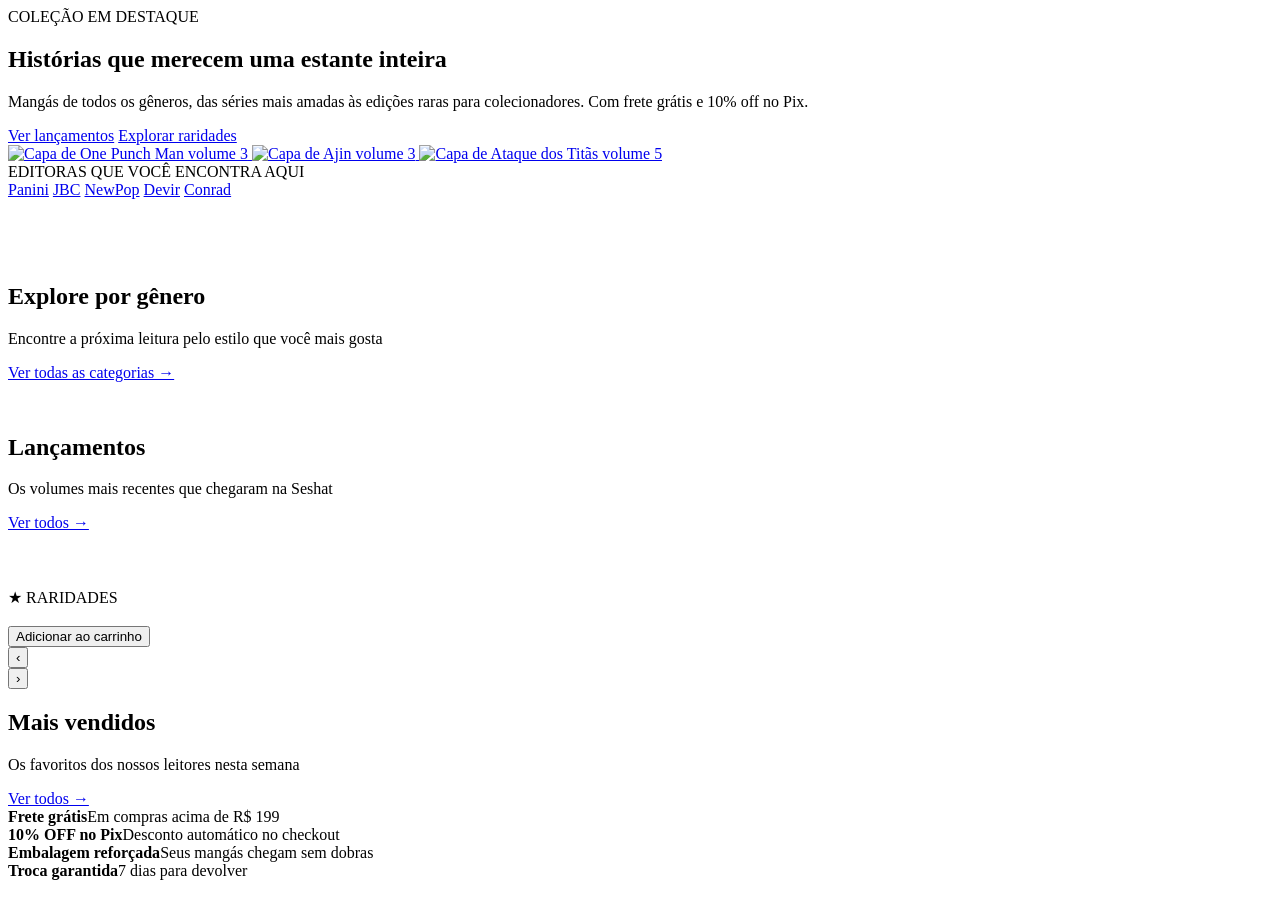
==== index.html @ b102409a "Cria página inicial com destaques, gêneros e vitrines Co-Authored-By: Claude Opus 5.5 <noreply@anthr" ====
<!doctype html>
<html lang="pt-BR">
<head>
  <meta charset="utf-8">
  <meta name="viewport" content="width=device-width, initial-scale=1">
  <title>Seshat — Mangás e Raridades</title>
  <link rel="icon" href="img/simbolo.svg">
  <link rel="preconnect" href="https://fonts.googleapis.com">
  <link rel="preconnect" href="https://fonts.gstatic.com" crossorigin>
  <link href="https://fonts.googleapis.com/css2?family=Inter:wght@400;500;600;700;900&family=Playfair+Display:wght@700&display=swap" rel="stylesheet">
  <link rel="stylesheet" href="css/style.css">
  <script>try { document.documentElement.dataset.theme = JSON.parse(localStorage.getItem('seshat-theme')) || 'light'; } catch (e) {}</script>
</head>
<body>
  <div id="header"></div>
  <main id="conteudo">
    <section class="hero">
      <div class="wrap">
        <div class="hero-text">
          <span class="eyebrow">COLEÇÃO EM DESTAQUE</span>
          <h1>Histórias que merecem uma estante inteira</h1>
          <p>Mangás de todos os gêneros, das séries mais amadas às edições raras para colecionadores. Com frete grátis e 10% off no Pix.</p>
          <div class="hero-buttons">
            <a href="categoria.html?g=lancamentos" class="btn btn-gold">Ver lançamentos</a>
            <a href="categoria.html?g=raridades" class="btn btn-ghost">Explorar raridades</a>
          </div>
        </div>
        <a href="categoria.html?g=raridades" class="hero-covers" aria-label="Ver destaques">
          <img src="img/capas/one-punch-man-03.jpg" alt="Capa de One Punch Man volume 3">
          <img src="img/capas/ajin-03.jpg" alt="Capa de Ajin volume 3">
          <img src="img/capas/ataque-dos-titas-05.jpg" alt="Capa de Ataque dos Titãs volume 5">
        </a>
      </div>
    </section>

    <section class="publishers">
      <div class="wrap">
        <span>EDITORAS QUE VOCÊ ENCONTRA AQUI</span>
        <div class="chips">
          <a class="chip" href="busca.html?q=Panini">Panini</a>
          <a class="chip" href="busca.html?q=JBC">JBC</a>
          <a class="chip" href="busca.html?q=NewPop">NewPop</a>
          <a class="chip" href="busca.html?q=Devir">Devir</a>
          <a class="chip" href="busca.html?q=Conrad">Conrad</a>
        </div>
      </div>
    </section>

    <section class="wrap section" style="padding-top:64px;padding-bottom:32px">
      <div class="section-head">
        <div><h2>Explore por gênero</h2><p>Encontre a próxima leitura pelo estilo que você mais gosta</p></div>
        <a href="#" class="link-gold" data-open="generos">Ver todas as categorias →</a>
      </div>
      <div class="genres" id="generos"></div>
    </section>

    <section class="wrap section">
      <div class="section-head">
        <div><h2>Lançamentos</h2><p>Os volumes mais recentes que chegaram na Seshat</p></div>
        <a href="categoria.html?g=lancamentos" class="link-gold">Ver todos →</a>
      </div>
      <div class="grid" id="lancamentos"></div>
    </section>

    <section class="section-alt">
      <div class="wrap section" style="padding-top:56px">
        <div class="rare-band" id="raridades">
          <div class="rare-text">
            <span class="eyebrow">★ RARIDADES</span>
            <h3 data-r="titulo"></h3>
            <p data-r="descricao"></p>
            <span class="price" data-r="preco"></span>
            <button class="btn btn-gold" data-r="add">Adicionar ao carrinho</button>
          </div>
          <div class="rare-covers">
            <button class="arrow prev" aria-label="Raridade anterior">‹</button>
            <div style="display:flex;gap:20px;align-items:flex-start" data-r="capas"></div>
            <button class="arrow next" aria-label="Próxima raridade">›</button>
          </div>
        </div>
      </div>
    </section>

    <section class="wrap section">
      <div class="section-head">
        <div><h2>Mais vendidos</h2><p>Os favoritos dos nossos leitores nesta semana</p></div>
        <a href="busca.html" class="link-gold">Ver todos →</a>
      </div>
      <div class="grid" id="mais-vendidos"></div>
    </section>

    <section class="section-alt">
      <div class="wrap benefits">
        <div class="benefit"><strong>Frete grátis</strong><span>Em compras acima de R$ 199</span></div>
        <div class="benefit"><strong>10% OFF no Pix</strong><span>Desconto automático no checkout</span></div>
        <div class="benefit"><strong>Embalagem reforçada</strong><span>Seus mangás chegam sem dobras</span></div>
        <div class="benefit"><strong>Troca garantida</strong><span>7 dias para devolver</span></div>
      </div>
    </section>
  </main>
  <div id="footer"></div>
  <script src="js/data.js"></script>
  <script src="js/app.js"></script>
  <script>
    mountLayout();
    $('#generos').innerHTML = Object.entries(CATEGORIAS).map(([k, c]) =>
      `<a class="genre-tile" href="categoria.html?g=${k}" style="--c1:${c.cor[0]};--c2:${c.cor[1]}"><img src="img/capas/${c.capa}.jpg" alt=""><strong>${c.nome}</strong><small style="color:${c.destaque}">${c.sub}</small></a>`).join('');
    renderCards($('#lancamentos'), HOME.lancamentos);
    renderCards($('#mais-vendidos'), HOME.maisVendidos);

    // Carrossel de raridades: a capa do meio é a raridade em destaque
    let atual = 0;
    const rar = HOME.raridades.map(produto);
    function showRare() {
      const p = rar[atual];
      $('[data-r="titulo"]').textContent = p.titulo;
      $('[data-r="descricao"]').textContent = p.descricao || `Exemplar de coleção de ${p.autor}, conferido um a um pela equipe da Seshat.`;
      $('[data-r="preco"]').textContent = brl(p.preco);
      $('[data-r="add"]').dataset.add = p.id;
      const ordem = [rar[(atual + rar.length - 1) % rar.length], p, rar[(atual + 1) % rar.length]];
      $('[data-r="capas"]').innerHTML = ordem.map((x, i) => `<img src="${capa(x)}" alt="Capa de ${esc(x.titulo)}" class="${i === 1 ? 'ativo' : ''}" data-go="${i - 1}">`).join('');
    }
    $('.arrow.prev').onclick = () => { atual = (atual + rar.length - 1) % rar.length; showRare(); };
    $('.arrow.next').onclick = () => { atual = (atual + 1) % rar.length; showRare(); };
    $('[data-r="capas"]').onclick = e => {
      const img = e.target.closest('img'); if (!img) return;
      const go = +img.dataset.go;
      if (go === 0) location.href = `produto.html?id=${rar[atual].id}`;
      else { atual = (atual + go + rar.length) % rar.length; showRare(); }
    };
    showRare();
  </script>
</body>
</html>
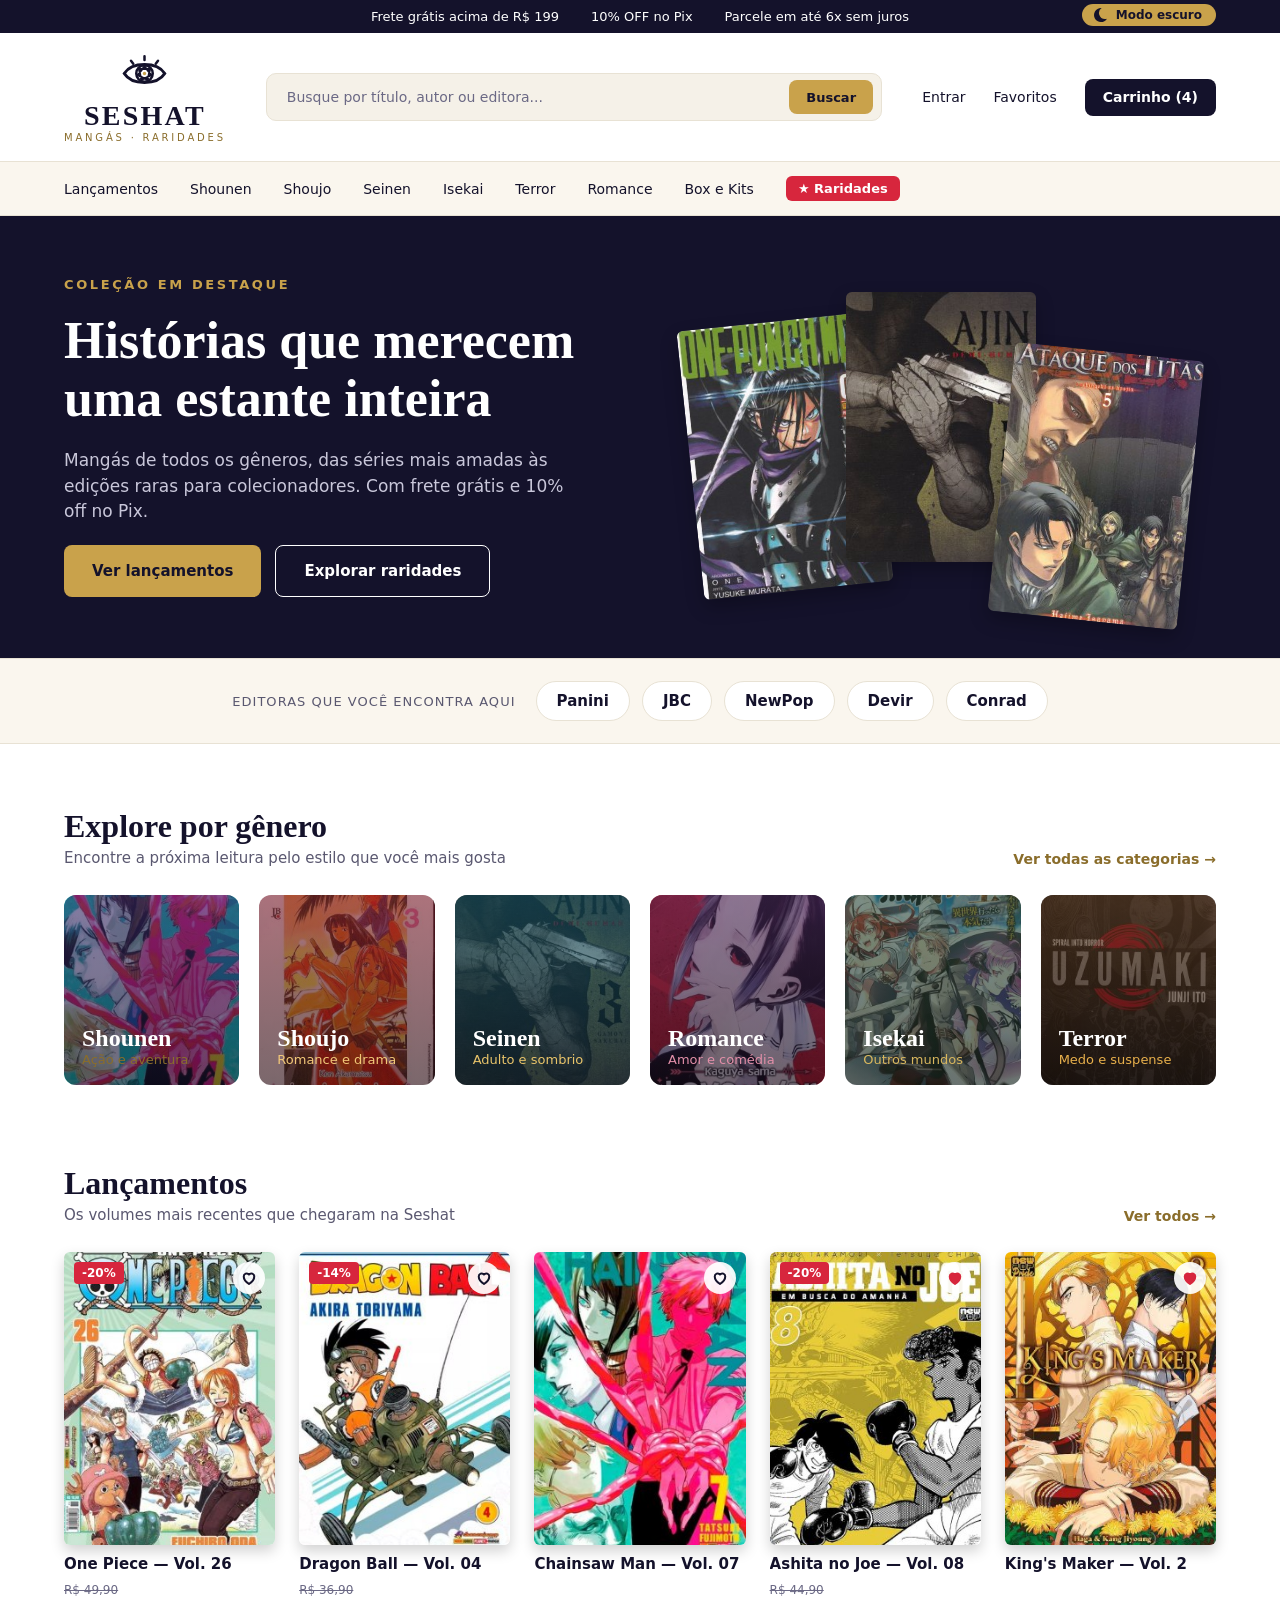
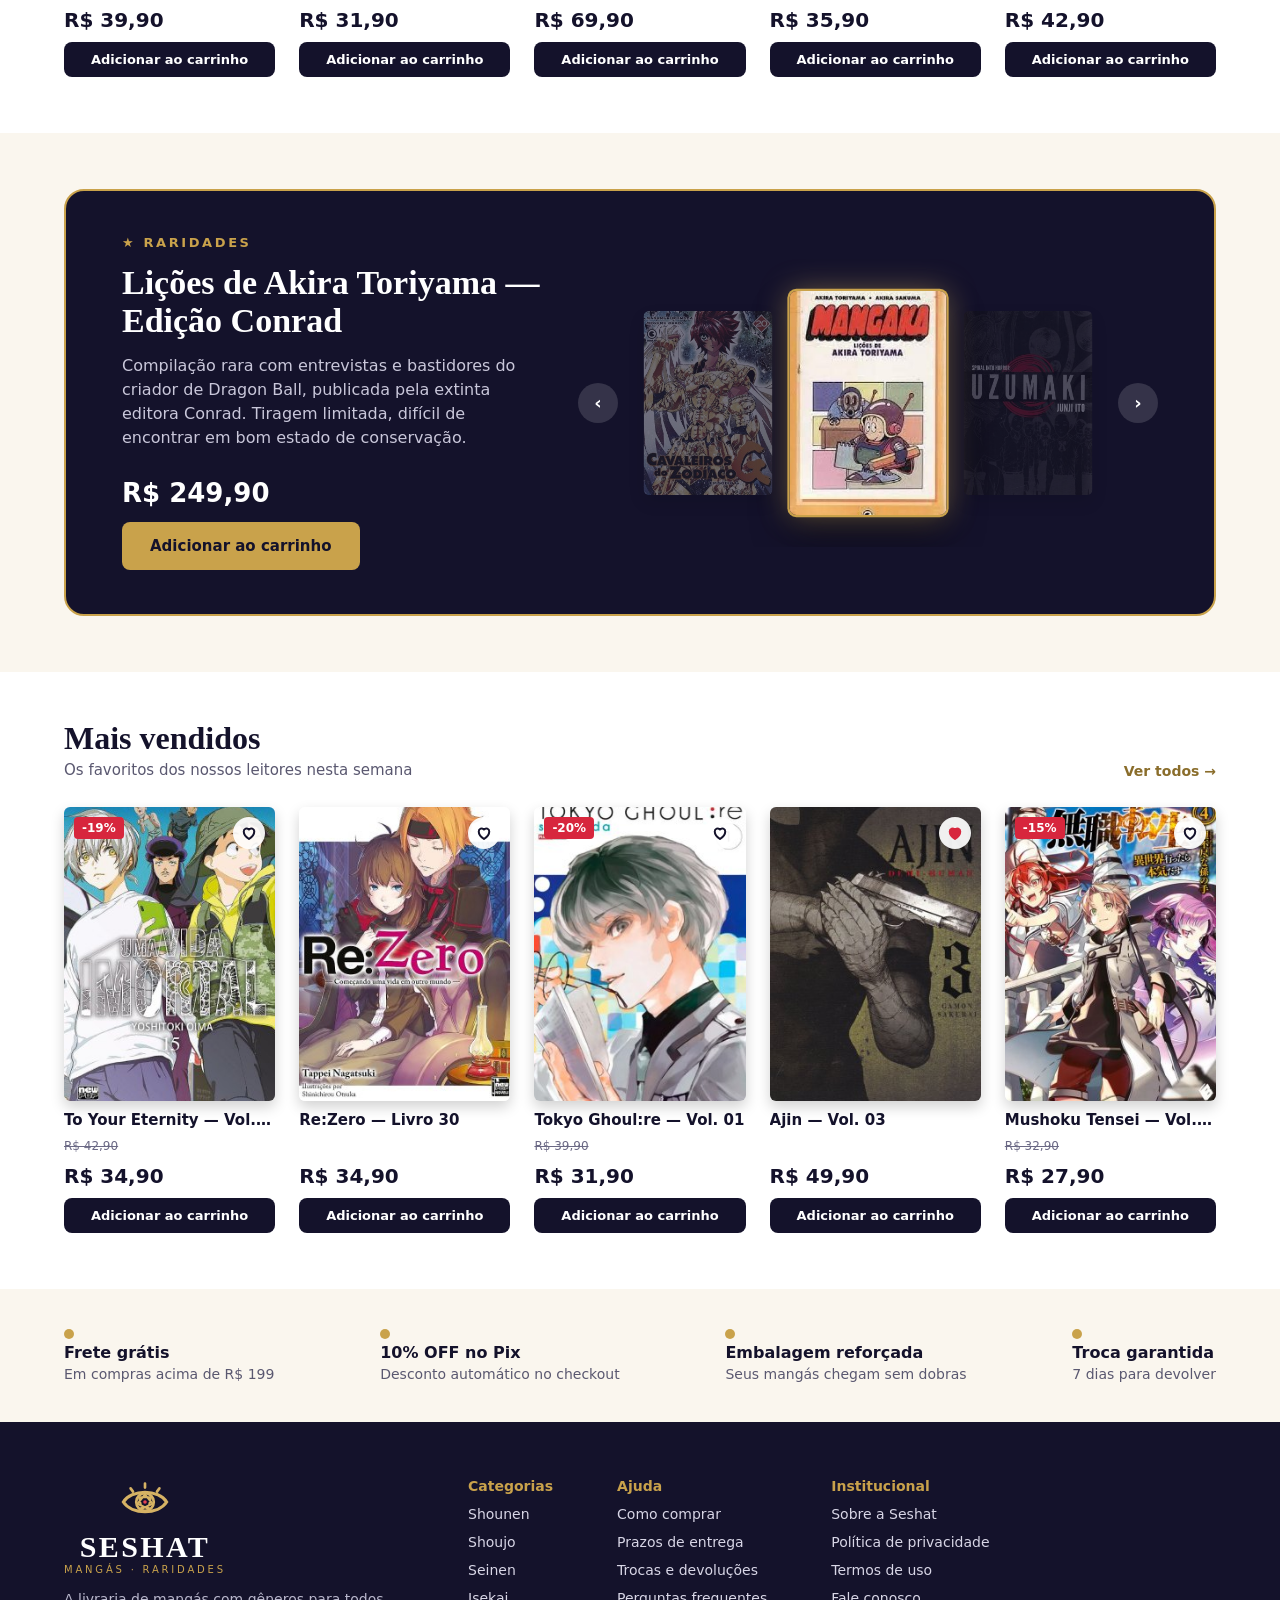
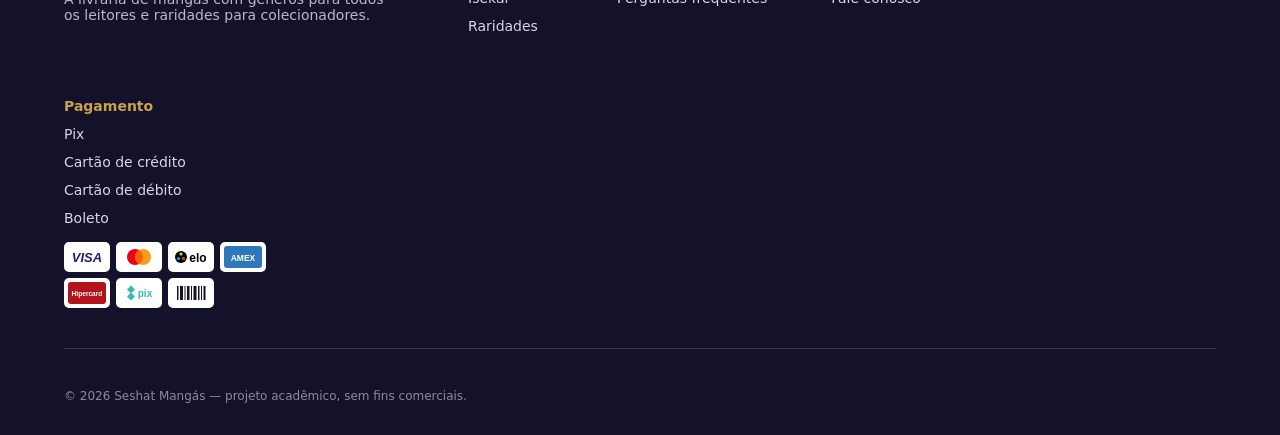
==== commit 986b3411: "Deixa o carrossel de raridades fluido, com destaque na capa selecionada Co-Authored-By: Claude Opus " ====
--- a/index.html
+++ b/index.html
@@ -74,7 +74,8 @@
           </div>
           <div class="rare-covers">
             <button class="arrow prev" aria-label="Raridade anterior">‹</button>
-            <div style="display:flex;gap:20px;align-items:flex-start" data-r="capas"></div>
+            <div class="rare-track" data-r="capas"></div>
+            <div class="rare-dots" data-r="dots"></div>
             <button class="arrow next" aria-label="Próxima raridade">›</button>
           </div>
         </div>
@@ -108,27 +109,61 @@
     renderCards($('#lancamentos'), HOME.lancamentos);
     renderCards($('#mais-vendidos'), HOME.maisVendidos);
 
-    // Carrossel de raridades: a capa do meio é a raridade em destaque
-    let atual = 0;
-    const rar = HOME.raridades.map(produto);
-    function showRare() {
-      const p = rar[atual];
-      $('[data-r="titulo"]').textContent = p.titulo;
-      $('[data-r="descricao"]').textContent = p.descricao || `Exemplar de coleção de ${p.autor}, conferido um a um pela equipe da Seshat.`;
-      $('[data-r="preco"]').textContent = brl(p.preco);
-      $('[data-r="add"]').dataset.add = p.id;
-      const ordem = [rar[(atual + rar.length - 1) % rar.length], p, rar[(atual + 1) % rar.length]];
-      $('[data-r="capas"]').innerHTML = ordem.map((x, i) => `<img src="${capa(x)}" alt="Capa de ${esc(x.titulo)}" class="${i === 1 ? 'ativo' : ''}" data-go="${i - 1}">`).join('');
+    // Carrossel de raridades: as capas são criadas uma vez e só trocam de posição (data-pos), o CSS anima o movimento
+    let atual = 0, timer;
+    const rar = HOME.raridades.map(produto), n = rar.length;
+    const track = $('[data-r="capas"]'), dots = $('[data-r="dots"]'), texto = $('.rare-text');
+    track.innerHTML = rar.map((x, i) => `<img src="${capa(x)}" alt="Capa de ${esc(x.titulo)}" data-i="${i}">`).join('');
+    dots.innerHTML = rar.map((x, i) => `<button aria-label="Ver ${esc(x.titulo)}" data-i="${i}"></button>`).join('');
+    // dir: 1 = avançou, -1 = voltou. As capas escondidas saem e entram pelo lado certo
+    function posicao(i, dir) {
+      const d = (i - atual + n) % n; // distância circular até a capa em destaque
+      return d === 0 ? '0' : d === 1 ? '1' : d === n - 1 ? '-1' : dir < 0 ? 'hide-r' : 'hide-l';
     }
-    $('.arrow.prev').onclick = () => { atual = (atual + rar.length - 1) % rar.length; showRare(); };
-    $('.arrow.next').onclick = () => { atual = (atual + 1) % rar.length; showRare(); };
-    $('[data-r="capas"]').onclick = e => {
+    function showRare(dir = 0) {
+      const p = rar[atual], imgs = $$('img', track);
+      imgs.forEach((img, i) => {
+        const pos = posicao(i, dir);
+        if (img.dataset.pos?.startsWith('hide') && !pos.startsWith('hide')) {
+          // coloca a capa escondida no lado de onde ela vai entrar, sem animar
+          img.style.transition = 'none';
+          img.dataset.pos = dir < 0 ? 'hide-l' : 'hide-r';
+          img.offsetWidth;
+          img.style.transition = '';
+        }
+      });
+      imgs.forEach((img, i) => img.dataset.pos = posicao(i, dir));
+      $$('button', dots).forEach((b, i) => b.classList.toggle('ativo', i === atual));
+      const trocar = () => {
+        $('[data-r="titulo"]').textContent = p.titulo;
+        $('[data-r="descricao"]').textContent = p.descricao || `Exemplar de coleção de ${p.autor}, conferido um a um pela equipe da Seshat.`;
+        $('[data-r="preco"]').textContent = brl(p.preco);
+        $('[data-r="add"]').dataset.add = p.id;
+        texto.classList.remove('trocando');
+      };
+      if (!dir) return trocar();
+      texto.classList.add('trocando');
+      setTimeout(trocar, 300);
+    }
+    const ir = i => { if ((i + n) % n === atual) return; const dir = i > atual ? 1 : -1; atual = (i + n) % n; showRare(dir); reiniciar(); };
+    // Troca sozinha a cada 5 s e pausa quando o mouse está em cima
+    const reiniciar = () => { clearInterval(timer); timer = setInterval(() => { atual = (atual + 1) % n; showRare(1); }, 5000); };
+    $('#raridades').onmouseenter = () => clearInterval(timer);
+    $('#raridades').onmouseleave = reiniciar;
+    $('.arrow.prev').onclick = () => ir(atual - 1);
+    $('.arrow.next').onclick = () => ir(atual + 1);
+    dots.onclick = e => { const b = e.target.closest('button'); if (b) ir(+b.dataset.i); };
+    track.onclick = e => {
       const img = e.target.closest('img'); if (!img) return;
-      const go = +img.dataset.go;
-      if (go === 0) location.href = `produto.html?id=${rar[atual].id}`;
-      else { atual = (atual + go + rar.length) % rar.length; showRare(); }
+      if (img.dataset.pos === '0') location.href = `produto.html?id=${rar[atual].id}`;
+      else ir(atual + +img.dataset.pos);
     };
+    // Arrastar com o dedo no celular
+    let x0 = null;
+    track.addEventListener('touchstart', e => x0 = e.touches[0].clientX, { passive: true });
+    track.addEventListener('touchend', e => { if (x0 === null) return; const dx = e.changedTouches[0].clientX - x0; if (Math.abs(dx) > 40) ir(atual + (dx < 0 ? 1 : -1)); x0 = null; });
     showRare();
+    reiniciar();
   </script>
 </body>
 </html>
--- a/css/style.css
+++ b/css/style.css
@@ -0,0 +1,655 @@
+/* Seshat — cores e tipografia tiradas do Figma (modo claro e escuro) */
+:root {
+  --bg: #ffffff;
+  --bg-soft: #faf6ee;
+  --bg-field: #f5f1e8;
+  --surface: #ffffff;
+  --ink: #14122b;
+  --navy: #14122b;
+  --btn: #14122b;
+  --btn-ink: #ffffff;
+  --header: #ffffff;
+  --muted: #5a5870;
+  --placeholder: #6b6985;
+  --line: #e8e2d4;
+  --line-strong: #c9c4b6;
+  --gold: #c9a24b;
+  --gold-ink: #8a6d2b;
+  --red: #d7263d;
+  --red-soft: #fdecee;
+  --red-ink: #a3162a;
+  --green: #1e7f4f;
+  --green-soft: #e8f5ee;
+  --pix-soft: #fbf5e6;
+  --overlay: rgba(20, 18, 43, .55);
+  --shadow: 0 6px 14px rgba(0, 0, 0, .18);
+  --serif: 'Playfair Display', Georgia, serif;
+  --sans: 'Inter', system-ui, sans-serif;
+  color-scheme: light;
+}
+:root[data-theme="dark"] {
+  --bg: #0e0d18;
+  --bg-soft: #1a1826;
+  --bg-field: #1a1826;
+  --surface: #1a1826;
+  --ink: #f4f3fa;
+  --navy: #14122b;
+  --btn: #14122b;
+  --header: #14122b;
+  --muted: #a5a2c3;
+  --placeholder: #b0aec8;
+  --line: #2a2740;
+  --line-strong: #2a2740;
+  --gold: #d6b264;
+  --gold-ink: #d6b264;
+  --red: #e64054;
+  --red-soft: #3a1620;
+  --red-ink: #ff9aa6;
+  --green: #38a36b;
+  --green-soft: #15291f;
+  --pix-soft: #1a1826;
+  --overlay: rgba(0, 0, 0, .65);
+  color-scheme: dark;
+}
+
+* { box-sizing: border-box; margin: 0; padding: 0; }
+html { scroll-behavior: smooth; }
+body { font-family: var(--sans); background: var(--bg); color: var(--ink); line-height: normal; -webkit-font-smoothing: antialiased; }
+a { color: inherit; text-decoration: none; }
+button, input, select, textarea { font: inherit; color: inherit; }
+button { background: none; border: 0; cursor: pointer; }
+img { display: block; max-width: 100%; }
+.serif { font-family: var(--serif); font-weight: 700; }
+.wrap { width: 100%; max-width: 1440px; margin: 0 auto; padding-left: 64px; padding-right: 64px; }
+.hidden { display: none !important; }
+:focus-visible { outline: 2px solid var(--gold); outline-offset: 2px; }
+
+/* Botões */
+.btn { display: inline-flex; align-items: center; justify-content: center; gap: 8px; border-radius: 10px; font-weight: 600; font-size: 16px; padding: 16px 24px; transition: transform .15s, filter .15s, background .15s; cursor: pointer; text-align: center; }
+.btn:hover { filter: brightness(1.08); }
+.btn:active { transform: scale(.98); }
+.btn-dark { background: var(--btn); color: var(--btn-ink); }
+:root[data-theme="dark"] .btn-dark { background: var(--gold); color: #14122b; }
+.btn-gold { background: var(--gold); color: #14122b; }
+.btn-outline { border: 1px solid var(--line-strong); color: var(--ink); background: transparent; }
+:root[data-theme="dark"] .btn-outline { border-color: #4a4668; }
+.btn-ghost { border: 1.5px solid #fff; color: #fff; border-radius: 8px; }
+.btn-sm { font-size: 14px; padding: 11px 22px; }
+.btn-block { width: 100%; }
+.link-gold { color: var(--gold-ink); font-weight: 600; font-size: 14px; }
+.link-gold:hover { text-decoration: underline; }
+
+/* Topo */
+.topbar { background: var(--navy); color: #fff; font-size: 13px; font-weight: 500; position: relative; }
+:root[data-theme="dark"] .topbar { background: #0a0913; }
+.topbar .wrap { display: flex; justify-content: center; gap: 32px; padding-top: 9px; padding-bottom: 9px; }
+.theme-toggle { position: absolute; right: 64px; top: 4px; background: var(--gold); color: #14122b; border-radius: 14px; padding: 4px 14px 4px 12px; font-size: 12px; font-weight: 600; display: flex; gap: 8px; align-items: center; }
+:root[data-theme="dark"] .theme-toggle { background: #fff; }
+.header { background: var(--header); }
+.header-main { display: flex; align-items: center; gap: 40px; padding-top: 18px; padding-bottom: 18px; }
+.logo { display: flex; flex-direction: column; align-items: center; gap: 6px; flex-shrink: 0; color: var(--ink); }
+:root[data-theme="dark"] .header .logo { color: #f4f3fa; }
+.logo svg { width: 45px; height: 45px; }
+.logo-name { font-family: var(--serif); font-weight: 700; font-size: 28px; letter-spacing: 2.24px; line-height: 1; }
+.logo-tag { font-size: 10px; font-weight: 500; letter-spacing: 2.8px; color: var(--gold-ink); margin-top: 2px; }
+.logo-text { display: flex; flex-direction: column; align-items: center; }
+.search { flex: 1; display: flex; align-items: center; background: var(--bg-field); border: 1px solid var(--line); border-radius: 10px; padding: 6px 8px 6px 20px; min-width: 0; }
+:root[data-theme="dark"] .search { background: #1d1b2e; }
+.search input { flex: 1; border: 0; background: transparent; font-size: 14px; outline: none; min-width: 0; }
+.search input::placeholder { color: var(--placeholder); }
+.search button { background: var(--gold); color: #14122b; font-weight: 600; font-size: 13px; border-radius: 8px; height: 34px; width: 84px; }
+.actions { display: flex; align-items: center; gap: 28px; font-size: 14px; font-weight: 500; flex-shrink: 0; }
+.actions a:hover { color: var(--gold-ink); }
+.cart-btn { background: var(--btn); color: #fff; border-radius: 8px; height: 37px; padding: 0 18px; display: inline-flex; align-items: center; font-weight: 600; }
+:root[data-theme="dark"] .cart-btn { background: #1d1b2e; border: 1px solid var(--line); }
+.actions .cart-btn:hover { color: #fff; filter: brightness(1.15); }
+.menu-btn { display: none; font-size: 24px; color: var(--ink); }
+.catmenu { background: var(--bg-soft); border: 1px solid var(--line); border-width: 1px 0; }
+.catmenu .wrap { display: flex; align-items: center; gap: 32px; padding-top: 14px; padding-bottom: 14px; font-size: 14px; font-weight: 500; overflow-x: auto; white-space: nowrap; scrollbar-width: none; }
+.catmenu a:hover, .catmenu a.ativo { color: var(--gold-ink); }
+.catmenu a.ativo { font-weight: 700; }
+.tag-raridades { background: var(--red); color: #fff !important; font-weight: 700; font-size: 13px; padding: 5px 12px; border-radius: 6px; }
+.tag-raridades:hover { filter: brightness(1.1); }
+
+/* Hero */
+.hero { background: var(--navy); color: #fff; }
+.hero .wrap { display: flex; align-items: center; justify-content: space-between; gap: 40px; padding-top: 56px; padding-bottom: 56px; }
+.hero-text { max-width: 560px; display: flex; flex-direction: column; gap: 20px; align-items: flex-start; }
+.eyebrow { color: var(--gold); font-size: 13px; font-weight: 600; letter-spacing: 2.6px; }
+.hero h1 { font-family: var(--serif); font-size: 52px; line-height: 1.12; }
+.hero p { color: #c9c7da; font-size: 17px; line-height: 1.5; max-width: 520px; }
+.hero-buttons { display: flex; gap: 14px; flex-wrap: wrap; }
+.hero-buttons .btn { font-size: 15px; border-radius: 8px; padding: 16px 28px; }
+.hero-covers { position: relative; width: 560px; height: 330px; flex-shrink: 0; }
+.hero-covers img { position: absolute; width: 190px; height: 270px; object-fit: cover; border-radius: 6px; box-shadow: 0 8px 18px rgba(0, 0, 0, .25); transition: transform .3s; }
+.hero-covers img:nth-child(1) { left: 34px; top: 49px; transform: rotate(-6deg); }
+.hero-covers img:nth-child(2) { left: 190px; top: 20px; z-index: 1; }
+.hero-covers img:nth-child(3) { left: 345px; top: 79px; transform: rotate(6deg); z-index: 2; }
+.hero-covers:hover img:nth-child(1) { transform: rotate(-9deg) translateX(-8px); }
+.hero-covers:hover img:nth-child(3) { transform: rotate(9deg) translateX(8px); }
+
+.publishers { background: var(--bg-soft); border: 1px solid var(--line); border-width: 1px 0; }
+.publishers .wrap { display: flex; align-items: center; justify-content: center; gap: 20px; padding-top: 22px; padding-bottom: 22px; flex-wrap: wrap; }
+.publishers span { color: var(--muted); font-size: 13px; font-weight: 500; letter-spacing: 1.04px; }
+.chips { display: flex; gap: 12px; flex-wrap: wrap; }
+.chip { background: var(--surface); border: 1px solid var(--line); border-radius: 20px; padding: 10px 20px; font-weight: 600; font-size: 15px; }
+.chip:hover { border-color: var(--gold); }
+
+/* Seções */
+.section { padding-top: 48px; padding-bottom: 56px; }
+.section-alt { background: var(--bg-soft); }
+.section-head { display: flex; justify-content: space-between; align-items: flex-end; gap: 16px; margin-bottom: 28px; }
+.section-head h2 { font-family: var(--serif); font-size: 32px; }
+.section-head p { color: var(--muted); font-size: 15px; margin-top: 4px; }
+.genres { display: grid; grid-template-columns: repeat(6, 1fr); gap: 20px; }
+.genre-tile { position: relative; height: 190px; border-radius: 12px; overflow: hidden; display: flex; flex-direction: column; justify-content: flex-end; padding: 18px; color: #fff; isolation: isolate; }
+.genre-tile img { position: absolute; inset: 0; width: 100%; height: 100%; object-fit: cover; z-index: -2; transition: transform .4s; }
+.genre-tile::before { content: ''; position: absolute; inset: 0; z-index: -1; background: linear-gradient(rgba(var(--c1), .62), rgba(var(--c2), .62)); }
+.genre-tile:hover img { transform: scale(1.06); }
+.genre-tile strong { font-family: var(--serif); font-size: 24px; }
+.genre-tile small { font-size: 13px; }
+
+/* Card de produto */
+.grid { display: grid; grid-template-columns: repeat(5, 1fr); gap: 32px 24px; }
+.grid-4 { grid-template-columns: repeat(4, 1fr); gap: 40px 32px; }
+.card { display: flex; flex-direction: column; gap: 10px; min-width: 0; }
+.card-cover { position: relative; aspect-ratio: 216 / 300; border-radius: 6px; overflow: hidden; box-shadow: var(--shadow); display: block; }
+.card-cover a { display: block; height: 100%; }
+.card-cover img { width: 100%; height: 100%; object-fit: cover; transition: transform .35s; }
+.card:hover .card-cover img { transform: scale(1.04); }
+.seal { position: absolute; left: 10px; top: 10px; background: var(--red); color: #fff; font-weight: 700; font-size: 12px; padding: 4px 8px; border-radius: 4px; }
+.seal.novo { background: #2e8b57; }
+.seal.importado { background: var(--navy); border: 1px solid var(--gold); color: var(--gold); }
+.seal.rara { background: var(--gold); color: #14122b; }
+.fav { position: absolute; right: 10px; top: 10px; width: 32px; height: 32px; border-radius: 16px; background: rgba(255, 255, 255, .92); display: grid; place-items: center; transition: transform .15s; }
+.fav:hover { transform: scale(1.1); }
+.fav svg { width: 18px; height: 18px; stroke: #14122b; fill: none; }
+.fav.on svg { fill: var(--red); stroke: var(--red); }
+.card-title { font-weight: 600; font-size: 15px; white-space: nowrap; overflow: hidden; text-overflow: ellipsis; }
+.card-title:hover { color: var(--gold-ink); }
+.price-old { color: var(--placeholder); font-size: 12px; text-decoration: line-through; min-height: 15px; }
+.price { font-weight: 700; font-size: 20px; }
+.card .btn { font-size: 13px; padding: 10px 16px; border-radius: 8px; background: var(--btn); color: #fff; margin-top: auto; }
+:root[data-theme="dark"] .card .btn { background: #14122b; border: 1px solid var(--line); }
+
+/* Faixa raridades */
+.rare-band { background: var(--navy); border: 2px solid var(--gold); border-radius: 20px; padding: 44px 56px; display: flex; align-items: center; justify-content: space-between; gap: 32px; color: #fff; position: relative; min-height: 383px; }
+.rare-text { max-width: 600px; display: flex; flex-direction: column; gap: 14px; align-items: flex-start; }
+.rare-text .eyebrow { font-weight: 700; }
+.rare-text h3 { font-family: var(--serif); font-size: 34px; max-width: 540px; }
+.rare-text p { color: #c9c7da; font-size: 16px; line-height: 1.5; max-width: 540px; }
+.rare-text .price { font-size: 26px; padding-top: 14px; }
+.rare-text .btn { font-size: 15px; padding: 15px 28px; border-radius: 8px; }
+.rare-covers { display: flex; align-items: center; gap: 20px; flex-shrink: 0; padding: 0 60px; position: relative; overflow: hidden; }
+/* Trilho do carrossel: as capas ficam fixas no DOM e só mudam de posição, assim o movimento é animado */
+.rare-track { --w: 140px; --h: 200px; --step: 160px; position: relative; width: calc(var(--step) * 2 + var(--w)); height: calc(var(--h) * 1.12 + 64px); }
+.rare-track img { position: absolute; left: 50%; top: 50%; width: var(--w); height: var(--h); object-fit: cover; border-radius: 6px; box-shadow: 0 8px 18px rgba(0, 0, 0, .25); cursor: pointer; opacity: .4; filter: saturate(.6);
+  transform: translate(calc(-50% + var(--x, 0px)), -50%) scale(var(--s, .92)); transition: transform .6s var(--ease), opacity .6s var(--ease), filter .6s var(--ease), box-shadow .6s var(--ease); }
+.rare-track img[data-pos="-1"] { --x: calc(var(--step) * -1); }
+.rare-track img[data-pos="1"] { --x: var(--step); }
+.rare-track img[data-pos="0"] { --s: 1.12; opacity: 1; filter: none; z-index: 2; box-shadow: 0 0 0 2px var(--gold), 0 0 28px rgba(214, 178, 100, .45), 0 18px 34px rgba(0, 0, 0, .45); }
+.rare-track img[data-pos="hide-l"] { --x: calc(var(--step) * -2); opacity: 0; pointer-events: none; }
+.rare-track img[data-pos="hide-r"] { --x: calc(var(--step) * 2); opacity: 0; pointer-events: none; }
+.rare-track img:not([data-pos="0"]):hover { opacity: .75; filter: none; }
+.rare-dots { position: absolute; left: 50%; bottom: -18px; translate: -50% 0; display: flex; gap: 8px; }
+.rare-dots button { width: 8px; height: 8px; border-radius: 4px; background: rgba(255, 255, 255, .3); transition: width .4s var(--ease), background .4s; }
+.rare-dots button.ativo { width: 24px; background: var(--gold); }
+.rare-text > * { transition: opacity .3s var(--ease), translate .3s var(--ease); }
+.rare-text.trocando > :not(.eyebrow) { opacity: 0; translate: 0 10px; }
+.arrow { width: 40px; height: 40px; border-radius: 20px; background: rgba(255, 255, 255, .14); color: #fff; font-weight: 700; font-size: 18px; position: absolute; top: 50%; translate: 0 -50%; }
+.arrow { z-index: 3; transition: background .2s, scale .2s var(--ease); }
+.arrow:hover { background: rgba(255, 255, 255, .25); scale: 1.1; }
+.arrow:active { scale: .92; }
+.arrow.prev { left: 0; } .arrow.next { right: 0; }
+
+.benefits { display: flex; justify-content: space-between; gap: 24px; padding-top: 40px; padding-bottom: 40px; flex-wrap: wrap; }
+.benefit { display: flex; flex-direction: column; gap: 4px; }
+.benefit::before { content: ''; width: 10px; height: 10px; border-radius: 50%; background: var(--gold); }
+.benefit strong { font-size: 16px; font-weight: 600; }
+.benefit span { color: var(--muted); font-size: 14px; }
+
+/* Rodapé */
+.footer { background: var(--navy); color: #d8d6e6; }
+:root[data-theme="dark"] .footer { background: #14122b; }
+.footer .wrap { padding-top: 56px; padding-bottom: 32px; display: flex; flex-direction: column; gap: 40px; }
+.footer-cols { display: flex; gap: 64px; flex-wrap: wrap; }
+.footer-brand { width: 340px; display: flex; flex-direction: column; gap: 16px; align-items: flex-start; }
+.footer-brand .logo { color: #fff; }
+.footer-brand .logo svg { width: 48px; height: 48px; }
+.footer-brand .logo-name { font-size: 30px; letter-spacing: 2.4px; }
+.footer-brand .logo-tag { color: var(--gold); }
+.footer-brand p { color: #b9b7cc; font-size: 14px; max-width: 320px; }
+.footer-col { display: flex; flex-direction: column; gap: 12px; font-size: 14px; }
+.footer-col h4 { color: var(--gold); font-weight: 600; font-size: 14px; }
+.footer-col a:hover { color: #fff; }
+.flags { display: flex; flex-wrap: wrap; gap: 6px; max-width: 220px; margin-top: 4px; }
+.flag { width: 46px; height: 30px; border-radius: 5px; background: #fff; display: grid; place-items: center; box-shadow: 0 0 0 1px rgba(0, 0, 0, .08); }
+.flag svg { width: 38px; height: 22px; }
+.footer-line { height: 1px; background: rgba(255, 255, 255, .15); }
+.footer small { color: #8c8aa0; font-size: 12px; }
+
+/* Breadcrumb e cabeçalho de lista */
+.crumbs { display: flex; gap: 8px; font-size: 13px; font-weight: 500; color: var(--muted); padding-top: 20px; padding-bottom: 20px; flex-wrap: wrap; }
+.crumbs .sep { color: var(--line); }
+.crumbs a:hover { color: var(--gold-ink); }
+.crumbs span:last-child { color: var(--ink); }
+.page-head { background: var(--navy); color: #fff; }
+.page-head .wrap { display: flex; justify-content: space-between; align-items: center; gap: 24px; padding-top: 44px; padding-bottom: 44px; }
+.page-head h1 { font-family: var(--serif); font-size: 48px; }
+.page-head p { color: #c9c7da; font-size: 16px; margin-top: 10px; max-width: 760px; }
+.page-head .count { text-align: right; flex-shrink: 0; }
+.page-head .count strong { font-family: var(--serif); color: var(--gold); font-size: 44px; display: block; }
+.page-head .count span { color: #c9c7da; font-size: 14px; }
+
+/* Lista com filtros */
+.list-body { display: flex; gap: 40px; padding-top: 40px; padding-bottom: 64px; align-items: flex-start; }
+.filters { width: 260px; flex-shrink: 0; display: flex; flex-direction: column; gap: 28px; }
+.filters h3 { font-family: var(--serif); font-size: 22px; }
+.filter-group { display: flex; flex-direction: column; gap: 12px; }
+.filter-group h4 { font-size: 15px; font-weight: 600; padding-bottom: 12px; border-bottom: 1px solid var(--line); }
+.check { display: flex; gap: 10px; align-items: center; font-size: 14px; cursor: pointer; }
+.check input { appearance: none; width: 18px; height: 18px; border: 1.5px solid var(--line-strong); border-radius: 4px; background: var(--surface); display: grid; place-items: center; cursor: pointer; flex-shrink: 0; }
+.check input:checked { background: var(--gold); border-color: var(--gold); }
+.check input:checked::after { content: '✓'; font-size: 12px; font-weight: 700; color: #14122b; }
+.check small { color: var(--placeholder); font-size: 13px; }
+.range { width: 100%; accent-color: var(--gold); }
+.range-labels { display: flex; justify-content: space-between; color: var(--muted); font-size: 13px; font-weight: 500; }
+.list-content { flex: 1; min-width: 0; display: flex; flex-direction: column; gap: 32px; }
+.sortbar { display: flex; justify-content: space-between; align-items: center; color: var(--muted); font-size: 14px; gap: 12px; flex-wrap: wrap; }
+.sortbar label { display: flex; align-items: center; gap: 10px; }
+.select { background: var(--surface); border: 1px solid var(--line-strong); border-radius: 8px; padding: 9px 14px; font-weight: 600; font-size: 14px; color: var(--ink); cursor: pointer; }
+.empty { text-align: center; padding: 64px 16px; color: var(--muted); display: flex; flex-direction: column; gap: 16px; align-items: center; }
+.empty strong { font-family: var(--serif); color: var(--ink); font-size: 26px; }
+
+/* Produto */
+.product { display: flex; gap: 64px; padding-top: 16px; padding-bottom: 64px; }
+.gallery { width: 520px; flex-shrink: 0; display: flex; flex-direction: column; gap: 20px; }
+.gallery-main { width: 100%; aspect-ratio: 520 / 640; border-radius: 16px; overflow: hidden; background: var(--bg-soft); }
+.gallery-main img { width: 100%; height: 100%; object-fit: cover; transition: object-position .3s; }
+.thumbs { display: flex; gap: 16px; }
+.thumbs button { width: 112px; height: 112px; border-radius: 10px; overflow: hidden; border: 1px solid var(--line); }
+.thumbs button.ativo { border: 2px solid var(--ink); }
+.thumbs img { width: 100%; height: 100%; object-fit: cover; }
+.info { flex: 1; display: flex; flex-direction: column; gap: 20px; min-width: 0; }
+.info .kicker { color: var(--gold-ink); font-size: 12px; font-weight: 600; letter-spacing: 1px; }
+.info h1 { font-family: var(--serif); font-size: 42px; line-height: 1.15; }
+.info .by { color: var(--muted); font-size: 16px; }
+.rating { display: flex; align-items: center; gap: 10px; font-size: 14px; color: var(--muted); }
+.rating .stars { color: var(--gold); font-size: 18px; }
+.rating b { color: var(--ink); font-size: 15px; }
+.hr { height: 1px; background: var(--line); }
+.prices { display: flex; flex-direction: column; gap: 6px; }
+.prices .row { display: flex; gap: 12px; align-items: center; }
+.prices .old { color: var(--placeholder); text-decoration: line-through; font-size: 16px; }
+.prices .seal { position: static; padding: 3px 8px; }
+.prices .now { font-size: 44px; font-weight: 700; }
+.prices .pix { color: var(--green); font-weight: 600; font-size: 16px; }
+.prices .parc { color: var(--muted); font-size: 14px; }
+.stock { background: var(--red-soft); color: var(--red); border-radius: 8px; padding: 10px 14px; font-size: 14px; font-weight: 600; align-self: flex-start; }
+.stock::before { content: '● '; font-size: 10px; }
+.seller { border: 1px solid var(--line); border-radius: 10px; padding: 12px 16px; display: flex; flex-direction: column; gap: 4px; align-self: flex-start; }
+.seller b { font-size: 14px; font-weight: 600; }
+.seller span { color: var(--muted); font-size: 13px; }
+.buy-row { display: flex; gap: 12px; }
+.qty { display: inline-flex; align-items: center; gap: 16px; border: 1px solid var(--line-strong); background: var(--surface); border-radius: 10px; padding: 10px 14px; font-weight: 600; }
+.qty button { font-size: 18px; font-weight: 600; width: 18px; }
+.qty-lg { padding: 14px 18px; gap: 18px; }
+.buy-row .btn-dark { flex: 1; }
+.fav-link { font-size: 14px; font-weight: 600; align-self: flex-start; }
+.fav-link:hover { color: var(--gold-ink); }
+.ship { background: var(--bg-soft); border-radius: 12px; padding: 20px; display: flex; flex-direction: column; gap: 12px; }
+.ship b { font-size: 15px; font-weight: 600; }
+.ship form { display: flex; gap: 10px; }
+.ship .ok { color: var(--green); font-size: 13px; }
+.input { width: 100%; background: var(--surface); border: 1px solid var(--line-strong); border-radius: 8px; padding: 12px 14px; font-size: 14px; outline: none; transition: border-color .15s; }
+.input::placeholder { color: var(--placeholder); }
+.input:focus { border-color: var(--gold); }
+.input.erro { border-color: var(--red); }
+.details { background: var(--bg-soft); }
+.details .wrap { padding-top: 56px; padding-bottom: 64px; display: flex; flex-direction: column; gap: 32px; }
+.tabs-line { display: flex; gap: 32px; }
+.tabs-line button { font-size: 17px; font-weight: 500; color: var(--muted); padding-bottom: 10px; border-bottom: 3px solid transparent; }
+.tabs-line button.ativo { color: var(--ink); font-weight: 700; border-color: var(--gold); }
+.details-cols { display: flex; gap: 64px; align-items: flex-start; }
+.details-cols > p { flex: 1; color: var(--muted); font-size: 16px; line-height: 1.6; }
+.spec { width: 440px; flex-shrink: 0; background: var(--surface); border-radius: 12px; padding: 8px 24px; }
+.spec div { display: flex; gap: 40px; padding: 13px 0; font-size: 14px; border-bottom: 1px solid var(--line); }
+.spec div:last-child { border: 0; }
+.spec dt { color: var(--muted); font-weight: 500; width: 70px; }
+.spec dd { font-weight: 600; }
+.reviews { display: flex; flex-direction: column; gap: 16px; flex: 1; }
+.review { background: var(--surface); border-radius: 12px; padding: 20px; display: flex; flex-direction: column; gap: 6px; font-size: 14px; color: var(--muted); }
+.review b { color: var(--ink); }
+.review .stars { color: var(--gold); }
+
+/* Carrinho */
+.cart { display: flex; gap: 48px; padding-top: 8px; padding-bottom: 80px; align-items: flex-start; }
+.cart-items { flex: 1; min-width: 0; }
+.cart-items > header { padding-bottom: 20px; border-bottom: 1px solid var(--line); }
+.cart-items h1 { font-family: var(--serif); font-size: 36px; }
+.cart-items header p { color: var(--muted); font-size: 15px; margin-top: 4px; }
+.cart-item { display: flex; align-items: center; gap: 24px; padding: 24px 0; border-bottom: 1px solid var(--line); }
+.cart-item img { width: 90px; height: 130px; object-fit: cover; border-radius: 6px; flex-shrink: 0; }
+.cart-item .meta { flex: 1; display: flex; flex-direction: column; gap: 6px; min-width: 0; }
+.cart-item .meta a { font-size: 17px; font-weight: 600; }
+.cart-item .meta a:hover { color: var(--gold-ink); }
+.cart-item .meta span { color: var(--muted); font-size: 13px; }
+.cart-item .meta .ok { color: var(--green); font-weight: 500; }
+.cart-item .total { font-size: 20px; font-weight: 700; width: 110px; text-align: right; }
+.trash { width: 20px; height: 20px; color: #8a8799; }
+.trash:hover { color: var(--red); }
+.summary { width: 420px; flex-shrink: 0; background: var(--bg-soft); border: 1px solid var(--line); border-radius: 16px; padding: 28px; display: flex; flex-direction: column; gap: 16px; position: sticky; top: 16px; }
+.summary h2 { font-family: var(--serif); font-size: 24px; }
+.sum-row { display: flex; justify-content: space-between; font-size: 14px; color: var(--muted); }
+.sum-row b { color: var(--ink); font-weight: 500; }
+.sum-row .green { color: var(--green); }
+.sum-total { display: flex; justify-content: space-between; align-items: baseline; }
+.sum-total span { font-weight: 700; font-size: 18px; }
+.sum-total b { font-size: 24px; }
+.summary small { color: var(--muted); font-size: 13px; }
+.coupon { display: flex; gap: 8px; }
+.coupon .btn { padding: 11px 18px; font-size: 14px; }
+.secure { color: var(--muted); font-size: 13px; font-weight: 500; text-align: center; }
+.mini-items { display: flex; flex-direction: column; gap: 14px; }
+.mini-item { display: flex; align-items: center; gap: 14px; font-size: 14px; }
+.mini-item img { width: 48px; height: 70px; object-fit: cover; border-radius: 6px; }
+.mini-item div { flex: 1; min-width: 0; }
+.mini-item div b { font-weight: 600; display: block; }
+.mini-item div span { color: var(--muted); font-size: 13px; }
+.mini-item > b { font-weight: 600; }
+
+/* Checkout */
+.checkout-head { background: var(--header); border-bottom: 1px solid var(--line); }
+.checkout-head .wrap { display: flex; align-items: center; gap: 24px; padding-top: 20px; padding-bottom: 20px; }
+.checkout-head .logo svg { width: 42px; height: 42px; }
+.checkout-head .logo-name { font-size: 26px; }
+.checkout-head .back { margin-left: auto; }
+.checkout-head .safe { color: var(--green); font-weight: 600; font-size: 14px; }
+.checkout { display: flex; gap: 48px; padding-top: 40px; padding-bottom: 80px; align-items: flex-start; }
+.checkout .summary { width: 440px; }
+.checkout-form { flex: 1; min-width: 0; display: flex; flex-direction: column; gap: 28px; }
+.box { background: var(--surface); border: 1px solid var(--line); border-radius: 16px; padding: 28px; display: flex; flex-direction: column; gap: 18px; }
+.box h2 { font-family: var(--serif); font-size: 22px; }
+.fields { display: grid; grid-template-columns: 1fr 1fr; gap: 16px; }
+.field { display: flex; flex-direction: column; gap: 6px; }
+.field label { font-size: 14px; font-weight: 600; }
+.field .msg { color: var(--red); font-size: 12px; min-height: 0; }
+.field-full { grid-column: 1 / -1; }
+.found { background: var(--bg-field); }
+.pay-opt { display: flex; align-items: center; gap: 14px; border: 1px solid #d9d4c6; border-radius: 12px; padding: 16px 20px; cursor: pointer; transition: all .15s; }
+:root[data-theme="dark"] .pay-opt { border-color: var(--line); }
+.pay-opt input { appearance: none; width: 20px; height: 20px; border-radius: 50%; border: 1px solid var(--line-strong); background: var(--surface); flex-shrink: 0; display: grid; place-items: center; }
+.pay-opt input:checked { border-color: var(--ink); }
+.pay-opt input:checked::after { content: ''; width: 10px; height: 10px; border-radius: 50%; background: var(--ink); }
+.pay-opt:has(input:checked) { background: var(--pix-soft); border-color: var(--gold); }
+.pay-opt div { flex: 1; display: flex; flex-direction: column; gap: 2px; }
+.pay-opt b { font-size: 15px; font-weight: 600; }
+.pay-opt span { color: var(--muted); font-size: 13px; }
+.pay-opt span.green { color: var(--green); }
+.pay-opt .flags { max-width: none; }
+.pay-opt .flag { width: 38px; height: 25px; }
+.pay-opt .flag svg { width: 30px; height: 18px; }
+.pix { display: flex; gap: 28px; }
+.qr { width: 180px; height: 180px; flex-shrink: 0; background: #fff; border: 1px solid var(--line); border-radius: 12px; padding: 14px; }
+.pix-text { display: flex; flex-direction: column; gap: 12px; font-size: 14px; color: var(--muted); align-items: flex-start; }
+.pix-text h3 { color: var(--ink); font-size: 17px; font-weight: 600; }
+.pix-text .valor b { color: var(--ink); font-size: 20px; margin-left: 8px; }
+.pix-code { width: 100%; background: var(--pix-soft); border: 1px solid var(--line); border-radius: 8px; padding: 12px 14px; color: var(--ink); font-size: 13px; overflow-wrap: anywhere; }
+.pix-text .ok { color: var(--green); font-size: 13px; }
+.alert { background: var(--red-soft); border: 1px solid var(--red); color: var(--red-ink); border-radius: 12px; padding: 12px 14px; display: flex; gap: 10px; align-items: center; font-size: 14px; font-weight: 500; }
+.alert::before { content: '!'; width: 20px; height: 20px; border-radius: 10px; background: var(--red); color: #fff; font-weight: 700; font-size: 13px; display: grid; place-items: center; flex-shrink: 0; }
+
+/* Login */
+.auth { display: flex; min-height: 100vh; }
+.auth-brand { width: 50%; background: var(--navy); color: #fff; padding: 64px 72px; display: flex; flex-direction: column; justify-content: space-between; gap: 40px; }
+.auth-brand .logo { color: #fff; align-self: flex-start; }
+.auth-brand .logo svg { width: 51px; height: 51px; }
+.auth-brand .logo-name { font-size: 32px; }
+.auth-brand .logo-tag { color: var(--gold); font-size: 11px; }
+.auth-brand h1 { font-family: var(--serif); font-size: 46px; line-height: 1.2; max-width: 560px; }
+.auth-brand p { color: #c9c7da; font-size: 17px; line-height: 1.5; max-width: 549px; margin-top: 20px; }
+.auth-covers { display: flex; gap: 32px; }
+.auth-covers img { width: 120px; height: 170px; object-fit: cover; border-radius: 6px; box-shadow: 0 8px 18px rgba(0, 0, 0, .3); }
+.auth-covers img:nth-child(even) { transform: translateY(30px); }
+.auth-side { width: 50%; background: var(--bg-soft); display: grid; place-items: center; padding: 48px 24px; }
+.auth-card { width: 100%; max-width: 500px; background: var(--surface); border: 1px solid var(--line); border-radius: 20px; padding: 48px; display: flex; flex-direction: column; gap: 20px; }
+.auth-card h2 { font-family: var(--serif); font-size: 34px; }
+.auth-card > p { color: var(--muted); font-size: 15px; line-height: 1.5; }
+.seg { display: flex; background: var(--bg-field); border-radius: 10px; padding: 4px; }
+:root[data-theme="dark"] .seg { background: #0e0d18; }
+.seg button { flex: 1; border-radius: 10px; padding: 11px 0; font-size: 14px; font-weight: 600; color: var(--muted); }
+.seg button.ativo { background: var(--btn); color: #fff; }
+:root[data-theme="dark"] .seg button.ativo { background: var(--gold); color: #14122b; }
+.row-between { display: flex; justify-content: space-between; align-items: center; font-size: 14px; color: var(--muted); gap: 12px; }
+.row-between .check { color: var(--muted); }
+.or { display: flex; align-items: center; gap: 12px; color: var(--muted); font-size: 13px; }
+.or::before, .or::after { content: ''; flex: 1; height: 1px; background: var(--line); }
+
+/* Status e confirmação */
+.center-page { min-height: 70vh; background: var(--bg-soft); display: flex; flex-direction: column; align-items: center; justify-content: center; gap: 20px; text-align: center; padding: 64px 16px; }
+.big-check { width: 88px; height: 88px; border-radius: 50%; background: var(--gold); color: #14122b; display: grid; place-items: center; font-size: 44px; font-weight: 700; }
+.center-page h1 { font-family: var(--serif); font-size: 48px; }
+.center-page p { color: var(--muted); font-size: 17px; max-width: 560px; line-height: 1.5; }
+.center-page .btns { display: flex; gap: 14px; flex-wrap: wrap; justify-content: center; }
+.center-page .btn { font-size: 15px; padding: 16px 28px; }
+
+/* Conta */
+.account { display: flex; gap: 40px; padding-top: 40px; padding-bottom: 64px; align-items: flex-start; }
+.acc-menu { width: 260px; flex-shrink: 0; display: flex; flex-direction: column; gap: 4px; }
+.acc-menu a, .acc-menu button { text-align: left; border-radius: 10px; padding: 12px 14px; font-size: 15px; font-weight: 500; border: 1px solid transparent; }
+.acc-menu a:hover, .acc-menu button:hover { background: var(--bg-soft); }
+.acc-menu .ativo { background: var(--bg-soft); border-color: var(--line); font-weight: 600; }
+.acc-menu .sair { color: var(--red); }
+.acc-content { flex: 1; min-width: 0; display: flex; flex-direction: column; gap: 24px; }
+.acc-content h2 { font-family: var(--serif); font-size: 26px; }
+.stats { display: grid; grid-template-columns: repeat(3, 1fr); gap: 16px; }
+.stat { background: var(--bg-soft); border: 1px solid var(--line); border-radius: 14px; padding: 20px; display: flex; flex-direction: column; gap: 4px; }
+.stat b { font-family: var(--serif); font-size: 30px; }
+.stat span { color: var(--muted); font-size: 13px; }
+.order { border: 1px solid var(--line); border-radius: 14px; padding: 20px; display: flex; align-items: center; gap: 20px; }
+.order .covers { display: flex; gap: 6px; width: 168px; flex-shrink: 0; }
+.order .covers img { width: 52px; height: 76px; object-fit: cover; border-radius: 6px; }
+.order .meta { flex: 1; display: flex; flex-direction: column; gap: 4px; min-width: 0; }
+.order .meta b { font-size: 16px; font-weight: 600; }
+.order .meta span { color: var(--muted); font-size: 13px; }
+.order > b { font-size: 18px; }
+.badge { border-radius: 12px; padding: 4px 10px; font-size: 12px; font-weight: 600; white-space: nowrap; }
+.badge.preparo { background: var(--gold); color: #14122b; }
+.badge.entregue { background: var(--green); color: #fff; }
+.btn-line-gold { border: 1px solid var(--gold); border-radius: 10px; padding: 10px 18px; font-size: 13px; font-weight: 600; white-space: nowrap; }
+.btn-line-gold:hover { background: var(--gold); color: #14122b; }
+.panel { background: var(--bg-soft); border: 1px solid var(--line); border-radius: 14px; padding: 24px; display: flex; flex-direction: column; gap: 10px; }
+.panel h3 { font-size: 18px; font-weight: 700; }
+.panel p { color: var(--muted); font-size: 14px; line-height: 1.5; }
+.panel form { display: flex; flex-direction: column; gap: 16px; }
+.toast { position: fixed; left: 50%; bottom: 24px; translate: -50% 0; background: var(--btn); color: #fff; padding: 14px 20px; border-radius: 10px; font-size: 14px; font-weight: 600; z-index: 100; box-shadow: var(--shadow); animation: up .25s ease-out; }
+:root[data-theme="dark"] .toast { background: var(--gold); color: #14122b; }
+@keyframes up { from { opacity: 0; translate: -50% 12px; } }
+
+/* Pedido / rastreio */
+.back-link { color: var(--muted); font-size: 14px; font-weight: 600; }
+.back-link:hover { color: var(--gold-ink); }
+.steps { display: grid; grid-template-columns: repeat(5, 1fr); }
+.step { display: flex; flex-direction: column; gap: 10px; text-align: center; }
+.step .dot-row { display: flex; align-items: center; }
+.step .bar { flex: 1; height: 4px; border-radius: 2px; background: var(--line); }
+.step .bar.on { background: var(--gold); }
+.step .dot { width: 36px; height: 36px; border-radius: 18px; display: grid; place-items: center; font-weight: 700; font-size: 14px; border: 1px solid var(--line); background: var(--surface); color: var(--muted); flex-shrink: 0; }
+.step.feito .dot { background: var(--gold); border-color: var(--gold); color: #14122b; font-size: 18px; }
+.step.atual .dot { border-color: var(--gold); color: var(--ink); }
+.step:first-child .bar:first-child, .step:last-child .bar:last-child { visibility: hidden; }
+.step b { font-size: 15px; font-weight: 600; }
+.step span { color: var(--muted); font-size: 13px; }
+.step.futuro b { color: var(--muted); font-weight: 500; }
+.order-grid { display: flex; gap: 24px; align-items: flex-start; }
+.order-grid > .panel { flex: 1; }
+.order-side { width: 340px; flex-shrink: 0; display: flex; flex-direction: column; gap: 24px; }
+.line-item { display: flex; align-items: center; gap: 16px; }
+.line-item img { width: 52px; height: 76px; object-fit: cover; border-radius: 6px; }
+.line-item div { flex: 1; display: flex; flex-direction: column; gap: 4px; }
+.line-item div b { font-size: 15px; font-weight: 600; }
+.line-item div span { color: var(--muted); font-size: 13px; }
+.line-item > b { font-size: 16px; }
+
+/* Overlays */
+.overlay { position: fixed; inset: 0; background: var(--overlay); z-index: 50; display: none; animation: fade .2s; }
+.overlay.open { display: block; }
+@keyframes fade { from { opacity: 0; } }
+.drawer { position: absolute; top: 0; right: 0; bottom: 0; width: 440px; max-width: 100%; background: var(--bg); padding: 28px; display: flex; flex-direction: column; gap: 20px; overflow-y: auto; animation: slide .25s ease-out; }
+.drawer.left { right: auto; left: 0; width: 300px; padding: 32px 24px; gap: 6px; animation-name: slide-l; }
+@keyframes slide { from { translate: 100% 0; } }
+@keyframes slide-l { from { translate: -100% 0; } }
+.drawer-head { display: flex; justify-content: space-between; align-items: center; }
+.drawer-head h2 { font-family: var(--serif); font-size: 24px; }
+.close { font-size: 18px; font-weight: 600; color: var(--muted); }
+.success { background: var(--green-soft); color: var(--green); border-radius: 8px; padding: 10px 14px; font-weight: 600; font-size: 14px; }
+.drawer .mini-item img { width: 64px; height: 92px; }
+.drawer .spacer { flex: 1; }
+.drawer .sub { display: flex; justify-content: space-between; align-items: baseline; color: var(--muted); font-size: 15px; }
+.drawer .sub b { color: var(--ink); font-size: 20px; }
+.mega { background: var(--bg); animation: drop .25s ease-out; }
+@keyframes drop { from { translate: 0 -30px; opacity: 0; } }
+.mega .wrap { display: flex; gap: 64px; padding-top: 36px; padding-bottom: 40px; }
+.mega-list { flex: 1; display: flex; flex-direction: column; gap: 22px; }
+.mega-list h2 { font-family: var(--serif); font-size: 26px; }
+.mega-list > div > p { color: var(--muted); font-size: 14px; margin-top: 4px; }
+.mega-grid { display: grid; grid-template-columns: repeat(3, 1fr); gap: 20px; }
+.mega-item { position: relative; border-radius: 12px; padding: 16px; overflow: hidden; color: #fff; display: flex; flex-direction: column; gap: 2px; isolation: isolate; }
+.mega-item img { position: absolute; inset: 0; width: 100%; height: 100%; object-fit: cover; z-index: -2; }
+.mega-item::before { content: ''; position: absolute; inset: 0; z-index: -1; background: linear-gradient(90deg, rgba(var(--c2), .95), rgba(var(--c1), .7)); }
+.mega-item b { font-size: 17px; }
+.mega-item span { color: #f2d98c; font-size: 13px; }
+.mega-item:hover::before { background: linear-gradient(90deg, rgba(var(--c2), .9), rgba(var(--c1), .45)); }
+.mega-rare { width: 360px; background: var(--navy); border: 1px solid var(--gold); border-radius: 16px; padding: 28px; display: flex; flex-direction: column; gap: 12px; align-items: flex-start; color: #fff; }
+.mega-rare h3 { font-family: var(--serif); font-size: 24px; }
+.mob-item { display: flex; justify-content: space-between; padding: 14px 0; border-bottom: 1px solid var(--line); font-size: 17px; font-weight: 600; }
+.mob-item span { color: var(--muted); font-weight: 400; font-size: 20px; }
+.mob-label { color: var(--gold-ink); font-size: 11px; font-weight: 600; letter-spacing: 1px; margin-top: 12px; }
+.mob-rare { margin-top: 12px; background: var(--red); color: #fff; border-radius: 10px; padding: 14px 16px; font-weight: 700; }
+.opt { display: flex; align-items: center; gap: 12px; border: 1px solid var(--line); border-radius: 10px; padding: 12px 14px; font-size: 14px; cursor: pointer; }
+.opt input { appearance: none; width: 18px; height: 18px; border-radius: 50%; border: 1px solid var(--line); flex-shrink: 0; display: grid; place-items: center; }
+.opt input:checked { border-color: var(--gold); background: var(--surface); }
+.opt input:checked::after { content: ''; width: 8px; height: 8px; border-radius: 50%; background: var(--gold); }
+.opt:has(input:checked) { background: var(--bg-soft); border-color: var(--gold); font-weight: 600; }
+textarea.input { min-height: 96px; resize: vertical; }
+.order-mini { background: var(--bg-soft); border: 1px solid var(--line); border-radius: 8px; padding: 12px 14px; display: flex; justify-content: space-between; align-items: center; gap: 10px; }
+.order-mini b { font-size: 14px; font-weight: 600; display: block; }
+.order-mini span { color: var(--muted); font-size: 13px; }
+
+/* Responsivo */
+@media (max-width: 1200px) {
+  .grid { grid-template-columns: repeat(4, 1fr); }
+  .genres { grid-template-columns: repeat(3, 1fr); }
+  .hero-covers { width: 440px; transform: scale(.8); transform-origin: right center; }
+  .rare-track { --w: 110px; --h: 160px; --step: 126px; }
+  .product { gap: 40px; }
+  .gallery { width: 420px; }
+  .grid-4 { grid-template-columns: repeat(3, 1fr); }
+}
+@media (max-width: 960px) {
+  .wrap { padding-left: 24px; padding-right: 24px; }
+  .theme-toggle { right: 16px; }
+  .topbar .wrap { justify-content: flex-start; gap: 16px; overflow: hidden; white-space: nowrap; }
+  .topbar p:nth-child(n+2) { display: none; }
+  .header-main { flex-wrap: wrap; gap: 16px; }
+  .header-main .logo { flex-direction: row; gap: 10px; }
+  .header-main .logo-text { align-items: flex-start; }
+  .header-main .logo svg { width: 36px; height: 36px; }
+  .header-main .logo-name { font-size: 22px; }
+  .search { order: 3; flex-basis: 100%; }
+  .actions { margin-left: auto; gap: 16px; }
+  .actions .hide-sm { display: none; }
+  .menu-btn { display: block; }
+  .hero .wrap { flex-direction: column; align-items: flex-start; }
+  .hero h1 { font-size: 38px; }
+  .hero-covers { transform: scale(.62); transform-origin: left top; height: 210px; width: 350px; }
+  .rare-band { flex-direction: column; padding: 32px 24px; align-items: flex-start; }
+  .rare-covers { padding: 0 48px; align-self: center; }
+  .grid, .grid-4 { grid-template-columns: repeat(3, 1fr); gap: 28px 16px; }
+  .list-body, .account { flex-direction: column; }
+  .filters, .acc-menu { width: 100%; }
+  .filters { display: grid; grid-template-columns: repeat(2, 1fr); gap: 20px; }
+  .filters h3 { grid-column: 1 / -1; }
+  .acc-menu { flex-direction: row; overflow-x: auto; }
+  .acc-menu a, .acc-menu button { white-space: nowrap; }
+  .product, .details-cols, .cart, .checkout, .order-grid { flex-direction: column; }
+  .gallery, .spec, .summary, .checkout .summary, .order-side { width: 100%; }
+  .summary { position: static; }
+  .auth { flex-direction: column-reverse; }
+  .auth-brand, .auth-side { width: 100%; }
+  .auth-brand { padding: 40px 24px; }
+  .footer-cols { gap: 32px; }
+  .footer-brand { width: 100%; }
+  .page-head h1 { font-size: 36px; }
+  .mega .wrap { flex-direction: column; gap: 24px; }
+  .mega-rare { width: 100%; }
+}
+@media (max-width: 640px) {
+  .wrap { padding-left: 16px; padding-right: 16px; }
+  .grid, .grid-4 { grid-template-columns: repeat(2, 1fr); }
+  .genres { grid-template-columns: repeat(2, 1fr); gap: 12px; }
+  .genre-tile { height: 150px; }
+  .section-head { flex-direction: column; align-items: flex-start; }
+  .section-head h2, .center-page h1 { font-size: 28px; }
+  .hero h1, .info h1 { font-size: 32px; }
+  .prices .now { font-size: 34px; }
+  .rare-text h3 { font-size: 26px; }
+  .rare-covers { padding: 0 44px; gap: 10px; }
+  .rare-track { --w: 72px; --h: 104px; --step: 80px; }
+  .fields, .stats { grid-template-columns: 1fr; }
+  .buy-row, .pix, .ship form { flex-direction: column; }
+  .thumbs button { width: 22%; height: auto; aspect-ratio: 1; }
+  .cart-item { flex-wrap: wrap; gap: 14px; }
+  .cart-item img { width: 70px; height: 100px; }
+  .cart-item .meta { flex-basis: calc(100% - 90px); }
+  .cart-item .total { margin-left: auto; width: auto; }
+  .order { flex-wrap: wrap; }
+  .order .covers { width: auto; }
+  .steps { grid-template-columns: 1fr; gap: 8px; }
+  .step { flex-direction: row; text-align: left; align-items: center; }
+  .step .bar { display: none; }
+  .filters { grid-template-columns: 1fr; }
+  .page-head .wrap { flex-direction: column; align-items: flex-start; }
+  .page-head .count { text-align: left; }
+  .auth-card { padding: 28px 20px; }
+  .auth-brand h1 { font-size: 32px; }
+  .auth-covers img { width: 70px; height: 100px; }
+  .auth-covers { gap: 12px; }
+  .checkout-head .safe { display: none; }
+  .box { padding: 20px; }
+  .tabs-line { gap: 16px; overflow-x: auto; }
+  .tabs-line button { white-space: nowrap; font-size: 15px; }
+  .mega-grid { grid-template-columns: 1fr 1fr; }
+}
+
+/* Hover com contorno (como no protótipo) e microinterações */
+:root { --ease: cubic-bezier(.22, 1, .36, 1); --ring: 0 0 0 2px var(--gold); }
+.card-cover { transition: box-shadow .35s var(--ease), translate .35s var(--ease); }
+.card:hover .card-cover { box-shadow: var(--ring), 0 16px 30px rgba(20, 18, 43, .22); translate: 0 -4px; }
+.card-cover img, .genre-tile img { transition: transform .6s var(--ease); }
+.genre-tile { transition: box-shadow .35s var(--ease), translate .35s var(--ease); }
+.genre-tile:hover { box-shadow: var(--ring), 0 16px 30px rgba(20, 18, 43, .25); translate: 0 -4px; }
+.btn { transition: transform .2s var(--ease), box-shadow .2s var(--ease), filter .2s, background .2s, color .2s; }
+.btn:hover { box-shadow: 0 0 0 2px var(--bg), 0 0 0 4px var(--gold); transform: translateY(-1px); }
+.btn:active { transform: translateY(0) scale(.97); }
+.chip { transition: border-color .2s, box-shadow .2s var(--ease), translate .2s var(--ease); }
+.chip:hover { box-shadow: var(--ring); translate: 0 -2px; }
+.pay-opt:hover { border-color: var(--gold); box-shadow: var(--ring); }
+.thumbs button { transition: box-shadow .2s var(--ease), border-color .2s; }
+.thumbs button:hover { box-shadow: var(--ring); }
+.mega-item, .mini-item, .cart-item img { transition: box-shadow .25s var(--ease); }
+.input:hover { border-color: var(--gold); }
+.input:focus { border-color: var(--gold); box-shadow: 0 0 0 3px rgba(214, 178, 100, .25); }
+:focus-visible { outline: 2px solid var(--gold); outline-offset: 3px; }
+.catmenu a:not(.tag-raridades) { position: relative; }
+.catmenu a:not(.tag-raridades)::after { content: ''; position: absolute; left: 0; right: 0; bottom: -6px; height: 2px; background: var(--gold); scale: 0 1; transition: scale .3s var(--ease); }
+.catmenu a:not(.tag-raridades):hover::after, .catmenu a.ativo::after { scale: 1 1; }
+.fav { transition: transform .2s var(--ease); }
+.fav.pop { animation: pop .4s var(--ease); }
+.bump { animation: pop .45s var(--ease); }
+@keyframes pop { 40% { transform: scale(1.25); } }
+.hero-covers img { transition: transform .6s var(--ease); }
+/* Entrada suave das seções ao rolar (a classe só é colocada pelo JS, então sem JS tudo aparece normal) */
+.reveal { opacity: 0; translate: 0 24px; transition: opacity .7s var(--ease), translate .7s var(--ease); }
+.reveal.visivel { opacity: 1; translate: 0 0; }
+@media (prefers-reduced-motion: reduce) { * { animation: none !important; transition: none !important; } }
